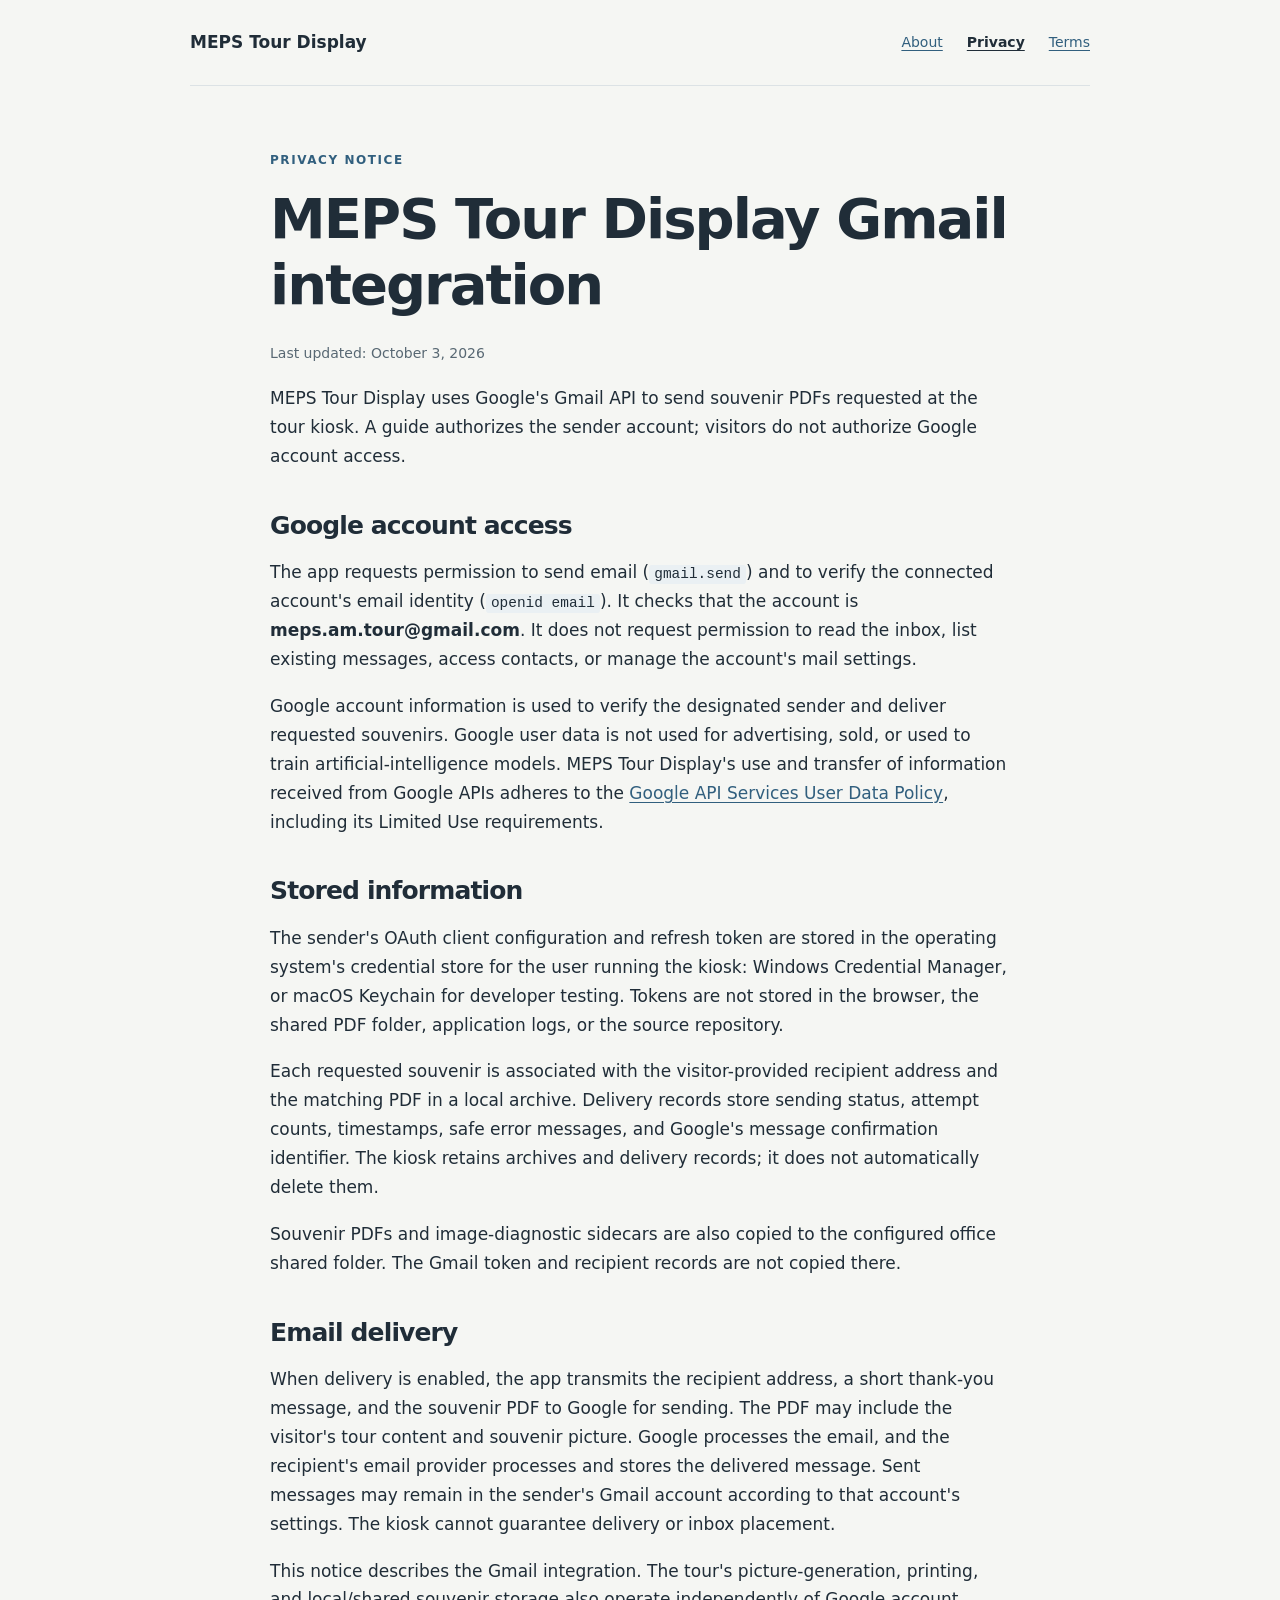
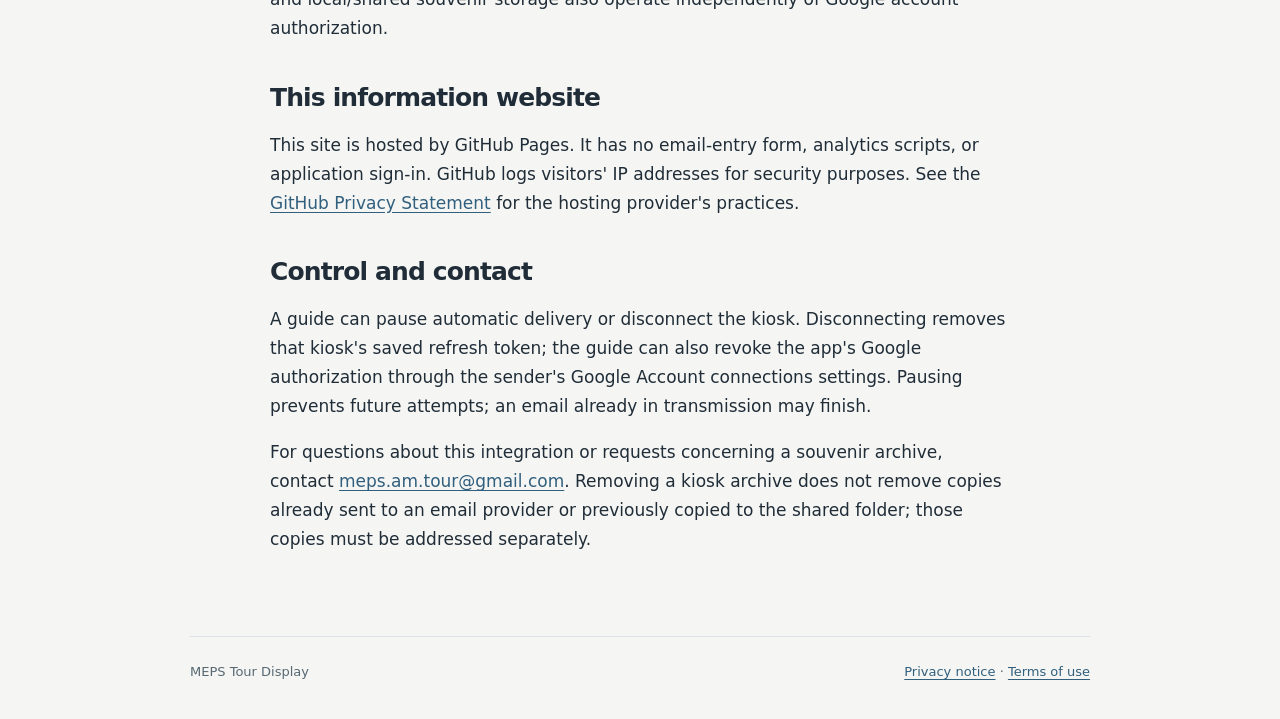
==== privacy.html @ 44a4e4c3 "Publish MEPS Tour Display homepage and Gmail privacy information" ====
<!doctype html>
<html lang="en">
<head>
  <meta charset="utf-8">
  <meta name="viewport" content="width=device-width, initial-scale=1">
  <meta name="description" content="How the MEPS Tour Display Gmail integration accesses, uses, stores, and shares information to send requested souvenir PDFs.">
  <title>Gmail integration privacy notice · MEPS Tour Display</title>
  <link rel="stylesheet" href="styles.css">
</head>
<body>
  <a class="skip" href="#main">Skip to content</a>
  <header>
    <a class="brand" href="./">MEPS Tour Display</a>
    <nav aria-label="Main navigation"><a href="./">About</a><a href="privacy.html" aria-current="page">Privacy</a><a href="terms.html">Terms</a></nav>
  </header>
  <main id="main" class="document">
    <p class="eyebrow">Privacy notice</p>
    <h1>MEPS Tour Display Gmail integration</h1>
    <p class="updated">Last updated: October 3, 2026</p>
    <p>MEPS Tour Display uses Google's Gmail API to send souvenir PDFs requested at the tour kiosk. A guide authorizes the sender account; visitors do not authorize Google account access.</p>
    <section>
      <h2>Google account access</h2>
      <p>The app requests permission to send email (<code>gmail.send</code>) and to verify the connected account's email identity (<code>openid email</code>). It checks that the account is <strong>meps.am.tour@gmail.com</strong>. It does not request permission to read the inbox, list existing messages, access contacts, or manage the account's mail settings.</p>
      <p>Google account information is used to verify the designated sender and deliver requested souvenirs. Google user data is not used for advertising, sold, or used to train artificial-intelligence models. MEPS Tour Display's use and transfer of information received from Google APIs adheres to the <a href="https://developers.google.com/terms/api-services-user-data-policy">Google API Services User Data Policy</a>, including its Limited Use requirements.</p>
    </section>
    <section>
      <h2>Stored information</h2>
      <p>The sender's OAuth client configuration and refresh token are stored in the operating system's credential store for the user running the kiosk: Windows Credential Manager, or macOS Keychain for developer testing. Tokens are not stored in the browser, the shared PDF folder, application logs, or the source repository.</p>
      <p>Each requested souvenir is associated with the visitor-provided recipient address and the matching PDF in a local archive. Delivery records store sending status, attempt counts, timestamps, safe error messages, and Google's message confirmation identifier. The kiosk retains archives and delivery records; it does not automatically delete them.</p>
      <p>Souvenir PDFs and image-diagnostic sidecars are also copied to the configured office shared folder. The Gmail token and recipient records are not copied there.</p>
    </section>
    <section>
      <h2>Email delivery</h2>
      <p>When delivery is enabled, the app transmits the recipient address, a short thank-you message, and the souvenir PDF to Google for sending. The PDF may include the visitor's tour content and souvenir picture. Google processes the email, and the recipient's email provider processes and stores the delivered message. Sent messages may remain in the sender's Gmail account according to that account's settings. The kiosk cannot guarantee delivery or inbox placement.</p>
      <p>This notice describes the Gmail integration. The tour's picture-generation, printing, and local/shared souvenir storage also operate independently of Google account authorization.</p>
    </section>
    <section>
      <h2>This information website</h2>
      <p>This site is hosted by GitHub Pages. It has no email-entry form, analytics scripts, or application sign-in. GitHub logs visitors' IP addresses for security purposes. See the <a href="https://docs.github.com/en/site-policy/privacy-policies/github-general-privacy-statement">GitHub Privacy Statement</a> for the hosting provider's practices.</p>
    </section>
    <section>
      <h2>Control and contact</h2>
      <p>A guide can pause automatic delivery or disconnect the kiosk. Disconnecting removes that kiosk's saved refresh token; the guide can also revoke the app's Google authorization through the sender's Google Account connections settings. Pausing prevents future attempts; an email already in transmission may finish.</p>
      <p>For questions about this integration or requests concerning a souvenir archive, contact <a href="mailto:meps.am.tour@gmail.com">meps.am.tour@gmail.com</a>. Removing a kiosk archive does not remove copies already sent to an email provider or previously copied to the shared folder; those copies must be addressed separately.</p>
    </section>
  </main>
  <footer><span>MEPS Tour Display</span><span><a href="privacy.html">Privacy notice</a> · <a href="terms.html">Terms of use</a></span></footer>
</body>
</html>
---- styles.css ----
:root { color-scheme: light; --ink: #202d38; --muted: #586873; --blue: #315f7e; --line: #dce2e5; --paper: #fff; --bg: #f5f6f3; }
* { box-sizing: border-box; }
body { margin: 0; background: var(--bg); color: var(--ink); font: 17px/1.7 system-ui, -apple-system, BlinkMacSystemFont, "Segoe UI", sans-serif; }
a { color: var(--blue); text-underline-offset: .2em; }
a:hover { text-decoration-thickness: 2px; }
a:focus-visible { outline: 3px solid var(--blue); outline-offset: 5px; }
.skip { position: absolute; top: -100px; left: 16px; padding: 8px 16px; background: var(--paper); }
.skip:focus { top: 12px; }
header, main, footer { width: min(100% - 48px, 900px); margin-inline: auto; }
header { display: flex; align-items: center; justify-content: space-between; flex-wrap: wrap; gap: 16px; padding: 28px 0; border-bottom: 1px solid var(--line); }
.brand { color: var(--ink); font-weight: 650; text-decoration: none; }
nav { display: flex; flex-wrap: wrap; gap: 24px; font-size: 14px; }
nav a[aria-current="page"] { color: var(--ink); font-weight: 650; }
main { padding: 64px 0; }
.eyebrow { margin: 0 0 16px; color: var(--blue); font-size: 12px; font-weight: 700; letter-spacing: .13em; text-transform: uppercase; }
h1, h2 { line-height: 1.18; letter-spacing: -.035em; }
h1 { max-width: 750px; margin: 0 0 24px; font-size: clamp(34px, 5vw, 56px); font-weight: 620; }
h2 { margin: 0 0 18px; font-size: 25px; font-weight: 620; }
p { margin: 0 0 18px; }
.lead { max-width: 690px; color: var(--muted); font-size: 21px; line-height: 1.6; }
.cards { display: grid; grid-template-columns: 1fr 1fr; gap: 24px; margin: 48px 0 36px; }
.card { padding: 28px; background: var(--paper); border: 1px solid var(--line); border-radius: 12px; }
.card p:last-child { margin-bottom: 0; }
.contact { padding-top: 28px; border-top: 1px solid var(--line); }
.document { max-width: 740px; }
.document section { margin-top: 40px; }
.updated { color: var(--muted); font-size: 14px; }
code { background: #eaf0f3; padding: .1em .35em; border-radius: 3px; font-size: .85em; overflow-wrap: anywhere; }
footer { display: flex; justify-content: space-between; flex-wrap: wrap; gap: 14px; padding: 24px 0 36px; border-top: 1px solid var(--line); color: var(--muted); font-size: 13px; }
@media (max-width: 600px) {
  header, main, footer { width: calc(100% - 36px); }
  header { align-items: flex-start; padding-block: 22px; }
  main { padding-block: 40px; }
  .cards { grid-template-columns: 1fr; margin-top: 32px; gap: 16px; }
  .card { padding: 24px; }
  .lead { font-size: 19px; }
}
@media print { body { background: white; font-size: 12pt; } header, footer { display: none; } main { width: 100%; padding: 0; } a { color: inherit; } }
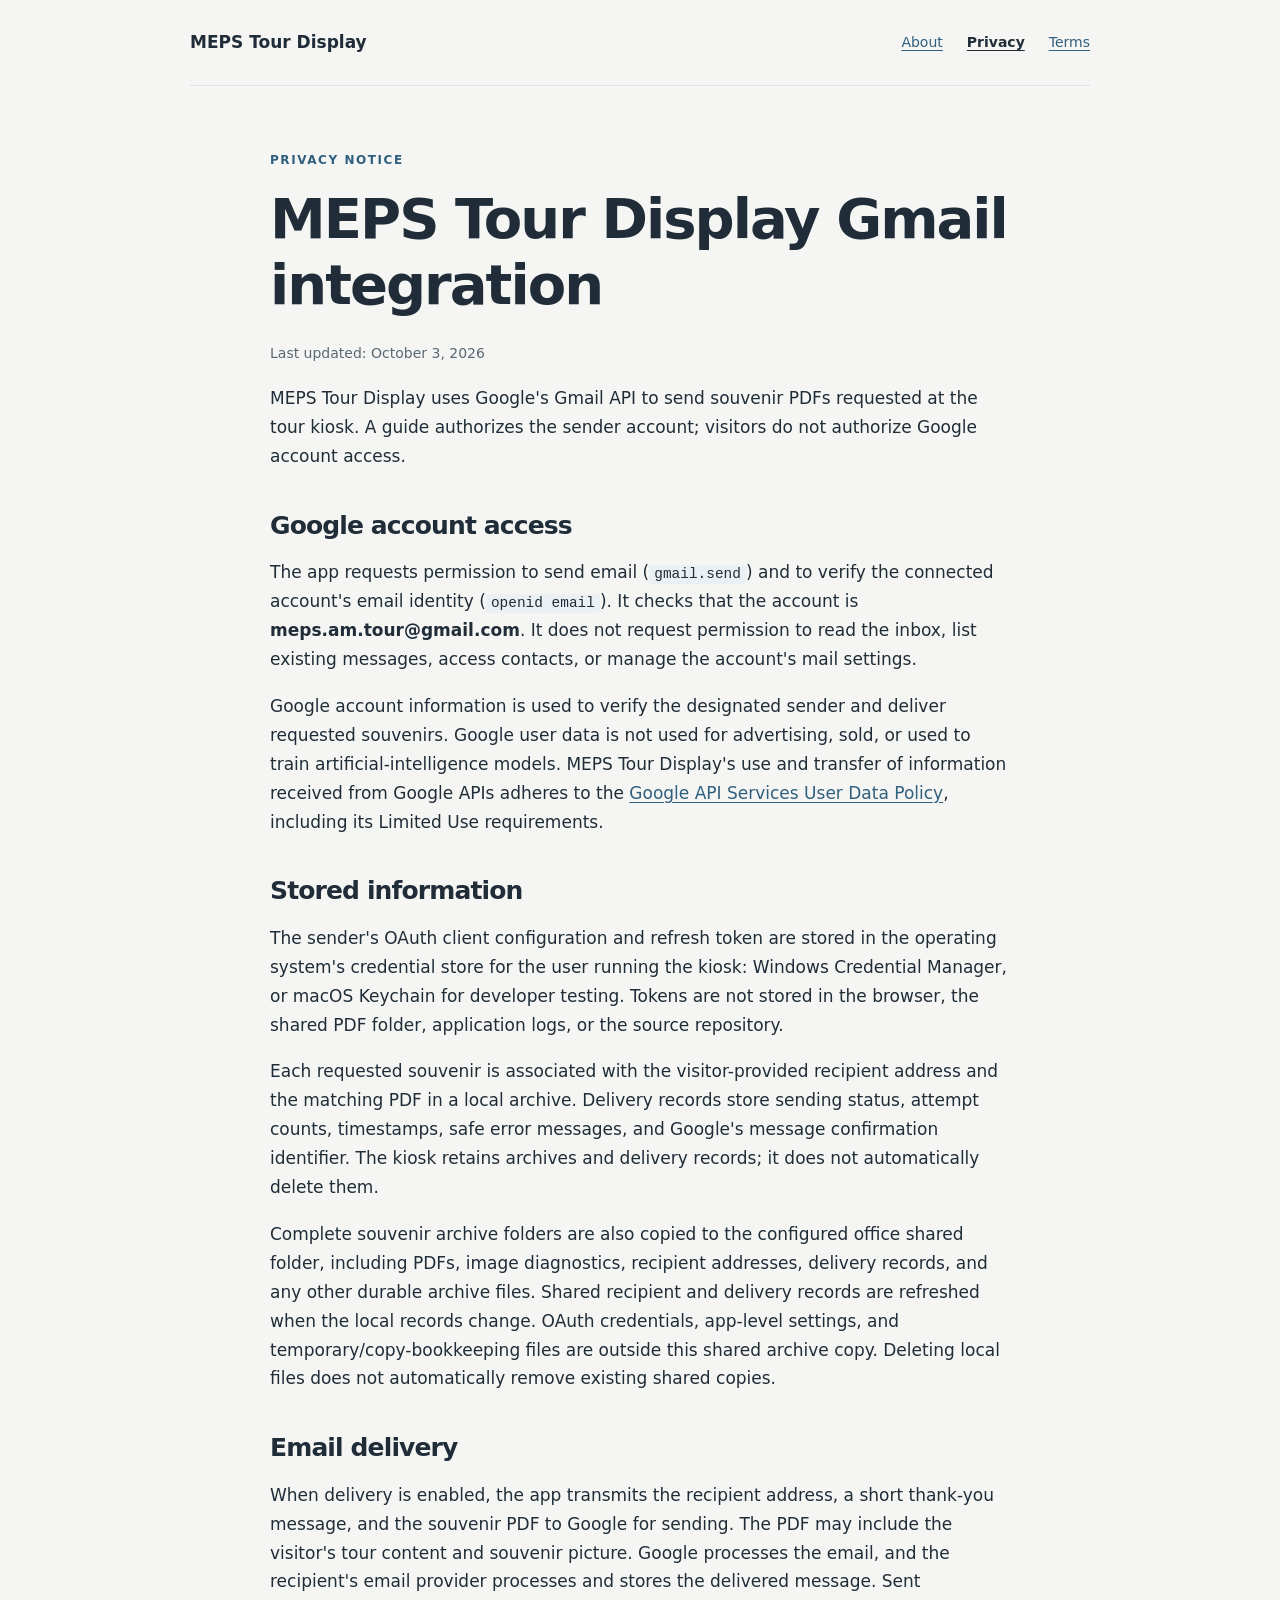
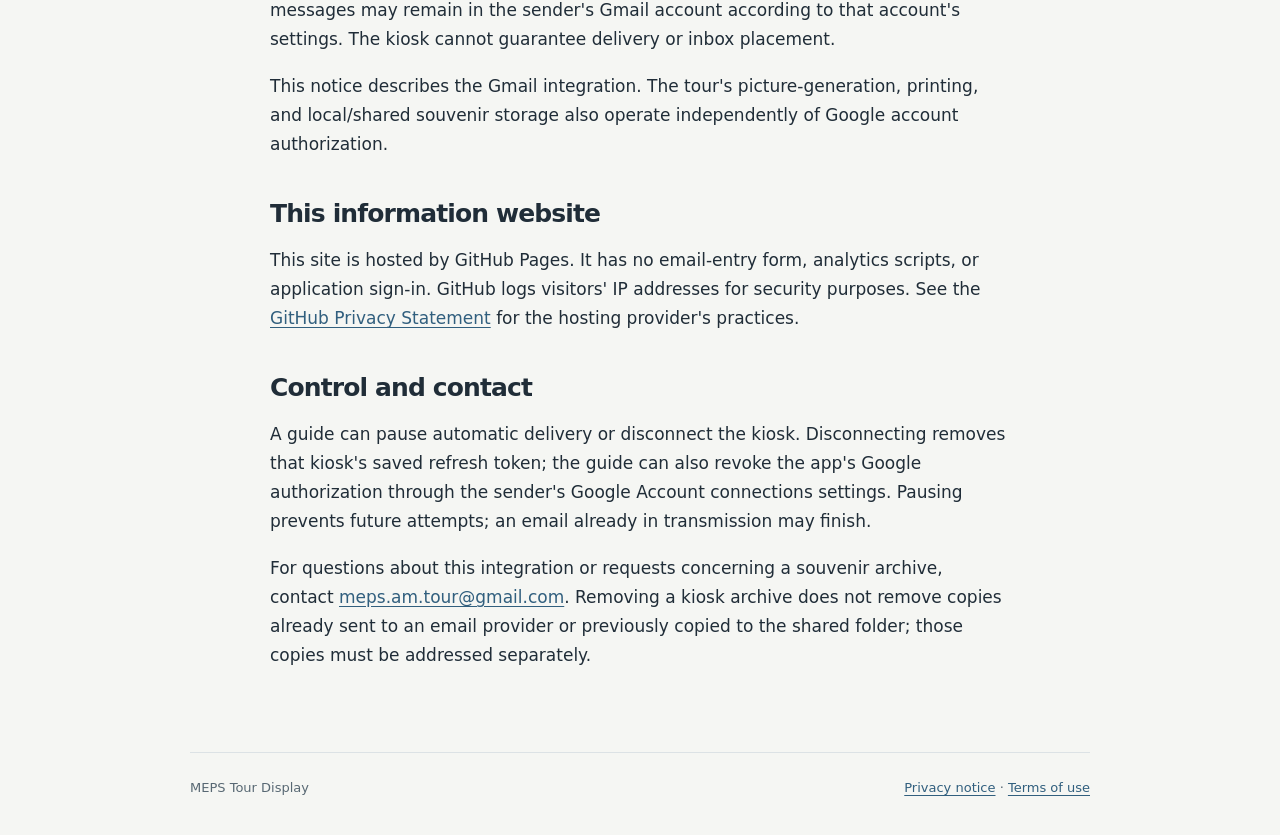
==== commit f7d0a89e: "Document complete souvenir archive copies to the office shared folder" ====
--- a/privacy.html
+++ b/privacy.html
@@ -27,7 +27,7 @@
       <h2>Stored information</h2>
       <p>The sender's OAuth client configuration and refresh token are stored in the operating system's credential store for the user running the kiosk: Windows Credential Manager, or macOS Keychain for developer testing. Tokens are not stored in the browser, the shared PDF folder, application logs, or the source repository.</p>
       <p>Each requested souvenir is associated with the visitor-provided recipient address and the matching PDF in a local archive. Delivery records store sending status, attempt counts, timestamps, safe error messages, and Google's message confirmation identifier. The kiosk retains archives and delivery records; it does not automatically delete them.</p>
-      <p>Souvenir PDFs and image-diagnostic sidecars are also copied to the configured office shared folder. The Gmail token and recipient records are not copied there.</p>
+      <p>Complete souvenir archive folders are also copied to the configured office shared folder, including PDFs, image diagnostics, recipient addresses, delivery records, and any other durable archive files. Shared recipient and delivery records are refreshed when the local records change. OAuth credentials, app-level settings, and temporary/copy-bookkeeping files are outside this shared archive copy. Deleting local files does not automatically remove existing shared copies.</p>
     </section>
     <section>
       <h2>Email delivery</h2>
